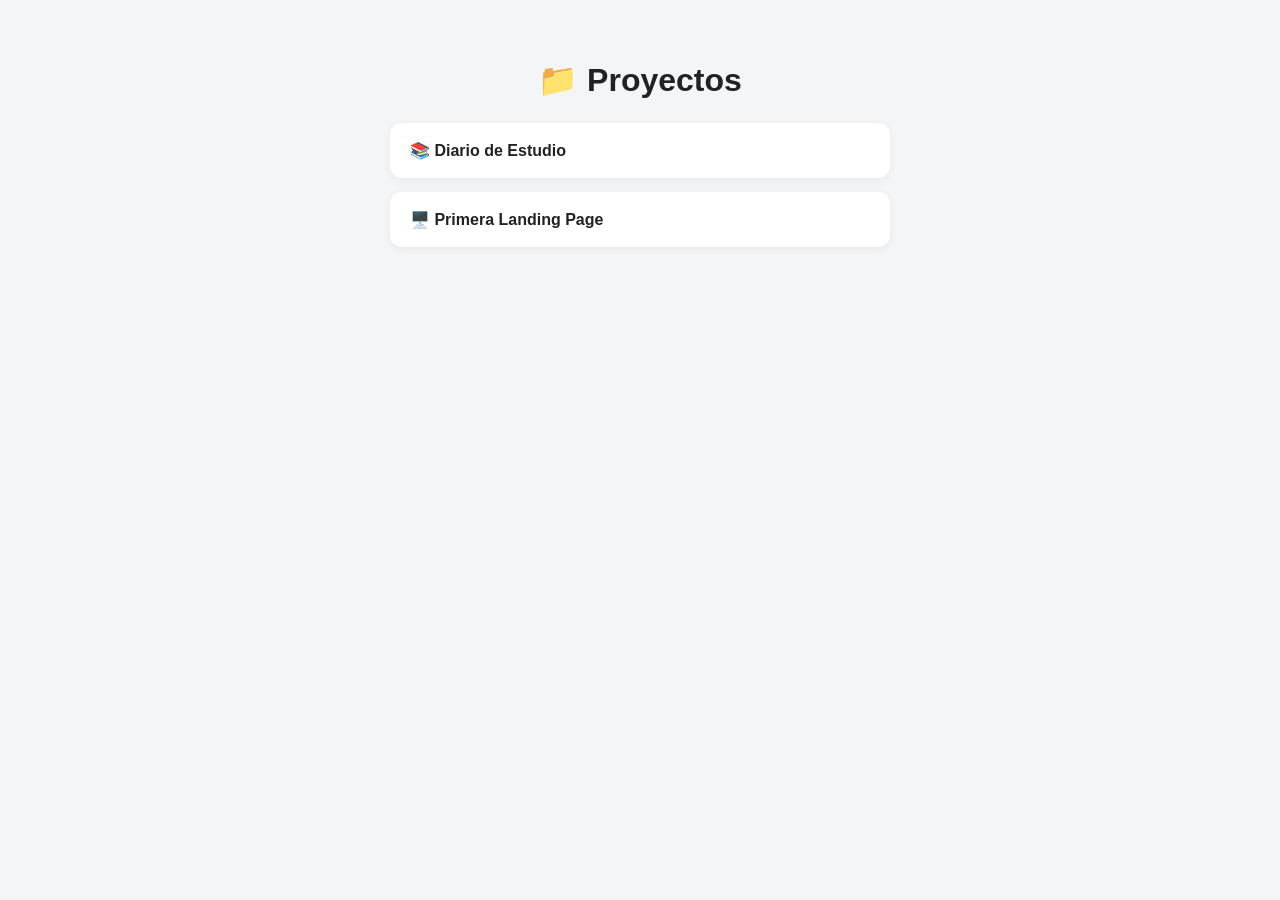
==== index.html @ 9320b418 "Añade página de inicio para GitHub Pages Lista de enlaces a cada proyecto en projects-claude, para q" ====
<!DOCTYPE html>
<html lang="es">
<head>
  <meta charset="UTF-8">
  <meta name="viewport" content="width=device-width, initial-scale=1.0">
  <title>Proyectos</title>
  <style>
    * { box-sizing: border-box; }
    body {
      margin: 0;
      padding: 40px 20px;
      font-family: -apple-system, BlinkMacSystemFont, "Segoe UI", Roboto, Arial, sans-serif;
      background-color: #f4f5f7;
      color: #222222;
    }
    .contenedor {
      max-width: 500px;
      margin: 0 auto;
    }
    h1 {
      text-align: center;
      margin-bottom: 24px;
    }
    .proyecto {
      display: block;
      background-color: #ffffff;
      border-radius: 12px;
      padding: 18px 20px;
      margin-bottom: 14px;
      box-shadow: 0 2px 8px rgba(0, 0, 0, 0.06);
      text-decoration: none;
      color: #222222;
      font-weight: bold;
    }
    .proyecto:hover {
      background-color: #fff1ea;
    }
  </style>
</head>
<body>
  <div class="contenedor">
    <h1>📁 Proyectos</h1>
    <a class="proyecto" href="projects-claude/Diario de Estudio/index.html">📚 Diario de Estudio</a>
    <a class="proyecto" href="projects-claude/Primera Landing Page/index.html">🖥️ Primera Landing Page</a>
  </div>
</body>
</html>
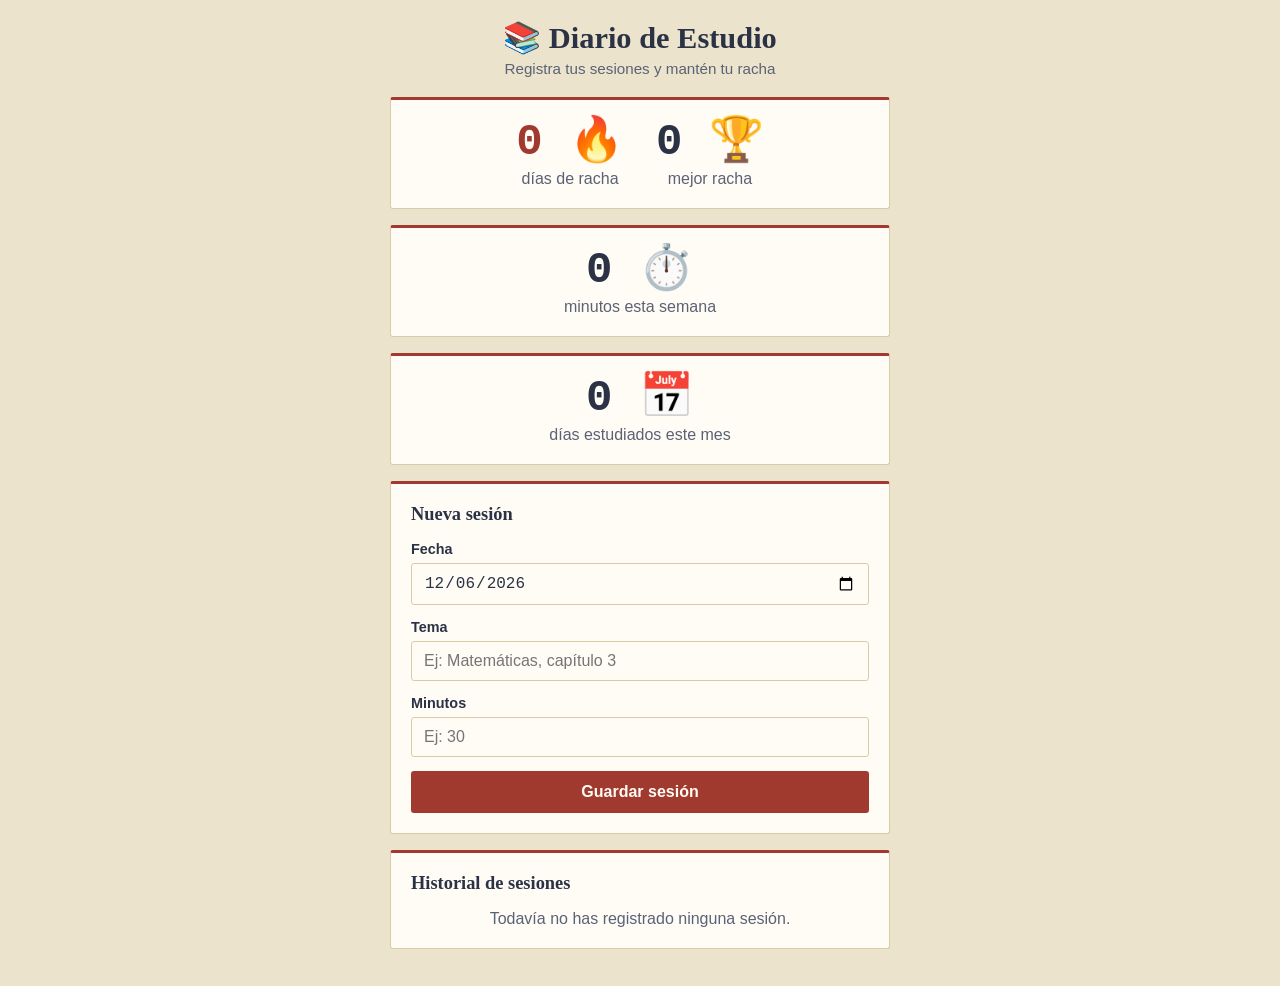
==== commit 3acbde66: "Reestructura el repo: el Diario de Estudio pasa a la raíz Se borran Primera Landing Page, la carpeta" ====
--- a/index.html
+++ b/index.html
@@ -3,45 +3,75 @@
 <head>
   <meta charset="UTF-8">
   <meta name="viewport" content="width=device-width, initial-scale=1.0">
-  <title>Proyectos</title>
-  <style>
-    * { box-sizing: border-box; }
-    body {
-      margin: 0;
-      padding: 40px 20px;
-      font-family: -apple-system, BlinkMacSystemFont, "Segoe UI", Roboto, Arial, sans-serif;
-      background-color: #f4f5f7;
-      color: #222222;
-    }
-    .contenedor {
-      max-width: 500px;
-      margin: 0 auto;
-    }
-    h1 {
-      text-align: center;
-      margin-bottom: 24px;
-    }
-    .proyecto {
-      display: block;
-      background-color: #ffffff;
-      border-radius: 12px;
-      padding: 18px 20px;
-      margin-bottom: 14px;
-      box-shadow: 0 2px 8px rgba(0, 0, 0, 0.06);
-      text-decoration: none;
-      color: #222222;
-      font-weight: bold;
-    }
-    .proyecto:hover {
-      background-color: #fff1ea;
-    }
-  </style>
+  <title>Diario de Estudio</title>
+  <link rel="stylesheet" href="styles.css">
 </head>
 <body>
+
   <div class="contenedor">
-    <h1>📁 Proyectos</h1>
-    <a class="proyecto" href="projects-claude/Diario de Estudio/index.html">📚 Diario de Estudio</a>
-    <a class="proyecto" href="projects-claude/Primera Landing Page/index.html">🖥️ Primera Landing Page</a>
+
+    <header class="cabecera">
+      <h1>📚 Diario de Estudio</h1>
+      <p class="subtitulo">Registra tus sesiones y mantén tu racha</p>
+    </header>
+
+    <section class="tarjeta racha">
+      <div class="racha-stat">
+        <p class="racha-numero"><span id="rachaNumero">0</span> 🔥</p>
+        <p class="racha-texto" id="rachaTexto">días de racha</p>
+      </div>
+      <div class="racha-stat">
+        <p class="racha-numero"><span id="mejorRachaNumero">0</span> 🏆</p>
+        <p class="racha-texto">mejor racha</p>
+      </div>
+    </section>
+
+    <section class="tarjeta semana">
+      <div class="racha-stat">
+        <p class="racha-numero"><span id="minutosSemanaNumero">0</span> ⏱️</p>
+        <p class="racha-texto">minutos esta semana</p>
+      </div>
+    </section>
+
+    <section class="tarjeta mes">
+      <div class="racha-stat">
+        <p class="racha-numero"><span id="diasEstudiadosMesNumero">0</span> 📅</p>
+        <p class="racha-texto">días estudiados este mes</p>
+      </div>
+    </section>
+
+    <section class="tarjeta">
+      <h2>Nueva sesión</h2>
+      <form id="formSesion">
+        <div class="campo">
+          <label for="fecha">Fecha</label>
+          <input type="date" id="fecha" name="fecha" required>
+        </div>
+
+        <div class="campo">
+          <label for="tema">Tema</label>
+          <input type="text" id="tema" name="tema" placeholder="Ej: Matemáticas, capítulo 3" required>
+        </div>
+
+        <div class="campo">
+          <label for="minutos">Minutos</label>
+          <input type="number" id="minutos" name="minutos" min="1" step="1" placeholder="Ej: 30" required>
+        </div>
+
+        <button type="submit" class="boton">Guardar sesión</button>
+      </form>
+    </section>
+
+    <section class="tarjeta">
+      <h2>Historial de sesiones</h2>
+      <ul class="lista-sesiones" id="listaSesiones">
+        <!-- Las sesiones se generan con JavaScript -->
+      </ul>
+      <p class="vacio" id="mensajeVacio">Todavía no has registrado ninguna sesión.</p>
+    </section>
+
   </div>
+
+  <script src="app.js"></script>
 </body>
 </html>
--- a/styles.css
+++ b/styles.css
@@ -0,0 +1,202 @@
+/* ---------- Base ---------- */
+
+:root {
+  --papel: #ebe3cc;
+  --ficha: #fffcf5;
+  --tinta: #2b3245;
+  --tinta-suave: #5b6275;
+  --sello: #a13a2e;
+  --sello-oscuro: #832e24;
+  --sello-suave: #f3e1dc;
+  --linea: #d8cba8;
+  --serif: Georgia, "Iowan Old Style", "Times New Roman", serif;
+  --mono: "Courier New", ui-monospace, Consolas, monospace;
+  --sans: -apple-system, BlinkMacSystemFont, "Segoe UI", Roboto, Arial, sans-serif;
+}
+
+* {
+  box-sizing: border-box;
+}
+
+body {
+  margin: 0;
+  padding: 20px;
+  font-family: var(--sans);
+  background-color: var(--papel);
+  color: var(--tinta);
+}
+
+.contenedor {
+  max-width: 500px;
+  margin: 0 auto;
+}
+
+/* ---------- Cabecera ---------- */
+
+.cabecera {
+  text-align: center;
+  margin-bottom: 20px;
+}
+
+.cabecera h1 {
+  margin: 0;
+  font-family: var(--serif);
+  font-size: 1.9rem;
+}
+
+.subtitulo {
+  margin: 4px 0 0;
+  color: var(--tinta-suave);
+  font-size: 0.95rem;
+}
+
+/* ---------- Tarjetas ---------- */
+
+.tarjeta {
+  background-color: var(--ficha);
+  border: 1px solid var(--linea);
+  border-top: 3px solid var(--sello);
+  border-radius: 3px;
+  padding: 20px;
+  margin-bottom: 16px;
+}
+
+.tarjeta h2 {
+  margin: 0 0 16px;
+  font-family: var(--serif);
+  font-size: 1.15rem;
+}
+
+/* ---------- Racha ---------- */
+
+.racha {
+  display: flex;
+  justify-content: center;
+  gap: 32px;
+}
+
+.racha-stat {
+  text-align: center;
+}
+
+.racha-numero {
+  margin: 0;
+  font-family: var(--mono);
+  font-size: 2.75rem;
+  font-weight: bold;
+  line-height: 1;
+  color: var(--tinta);
+}
+
+/* La racha actual es el número protagonista: es el único en rojo-sello. */
+.tarjeta.racha .racha-stat:first-child .racha-numero {
+  color: var(--sello);
+}
+
+.racha-texto {
+  margin: 6px 0 0;
+  color: var(--tinta-suave);
+}
+
+/* ---------- Formulario ---------- */
+
+.campo {
+  margin-bottom: 14px;
+  display: flex;
+  flex-direction: column;
+}
+
+.campo label {
+  margin-bottom: 6px;
+  font-size: 0.9rem;
+  font-weight: bold;
+  color: var(--tinta);
+}
+
+.campo input {
+  padding: 10px 12px;
+  border: 1px solid var(--linea);
+  border-radius: 3px;
+  font-size: 1rem;
+  background-color: var(--ficha);
+  color: var(--tinta);
+}
+
+.campo input:focus-visible {
+  outline: 2px solid var(--sello);
+  outline-offset: 1px;
+  border-color: var(--sello);
+}
+
+.boton {
+  width: 100%;
+  padding: 12px;
+  background-color: var(--sello);
+  color: var(--ficha);
+  border: none;
+  border-radius: 3px;
+  font-size: 1rem;
+  font-weight: bold;
+  cursor: pointer;
+}
+
+.boton:hover {
+  background-color: var(--sello-oscuro);
+}
+
+.boton:focus-visible {
+  outline: 2px solid var(--tinta);
+  outline-offset: 2px;
+}
+
+/* ---------- Lista de sesiones ---------- */
+
+.lista-sesiones {
+  list-style: none;
+  margin: 0;
+  padding: 0;
+}
+
+.sesion {
+  display: flex;
+  justify-content: space-between;
+  align-items: center;
+  gap: 10px;
+  padding: 12px 0;
+  border-bottom: 1px solid var(--linea);
+}
+
+.sesion:last-child {
+  border-bottom: none;
+}
+
+.sesion-info {
+  display: flex;
+  flex-direction: column;
+}
+
+.sesion-tema {
+  font-weight: bold;
+}
+
+.sesion-fecha {
+  font-size: 0.85rem;
+  color: var(--tinta-suave);
+}
+
+.sesion-minutos {
+  flex-shrink: 0;
+  font-family: var(--mono);
+  color: var(--sello);
+  font-weight: bold;
+  font-size: 0.95rem;
+  padding: 3px 8px;
+  border: 1px solid var(--sello-suave);
+  border-radius: 3px;
+}
+
+.vacio {
+  color: var(--tinta-suave);
+  text-align: center;
+  margin: 0;
+}
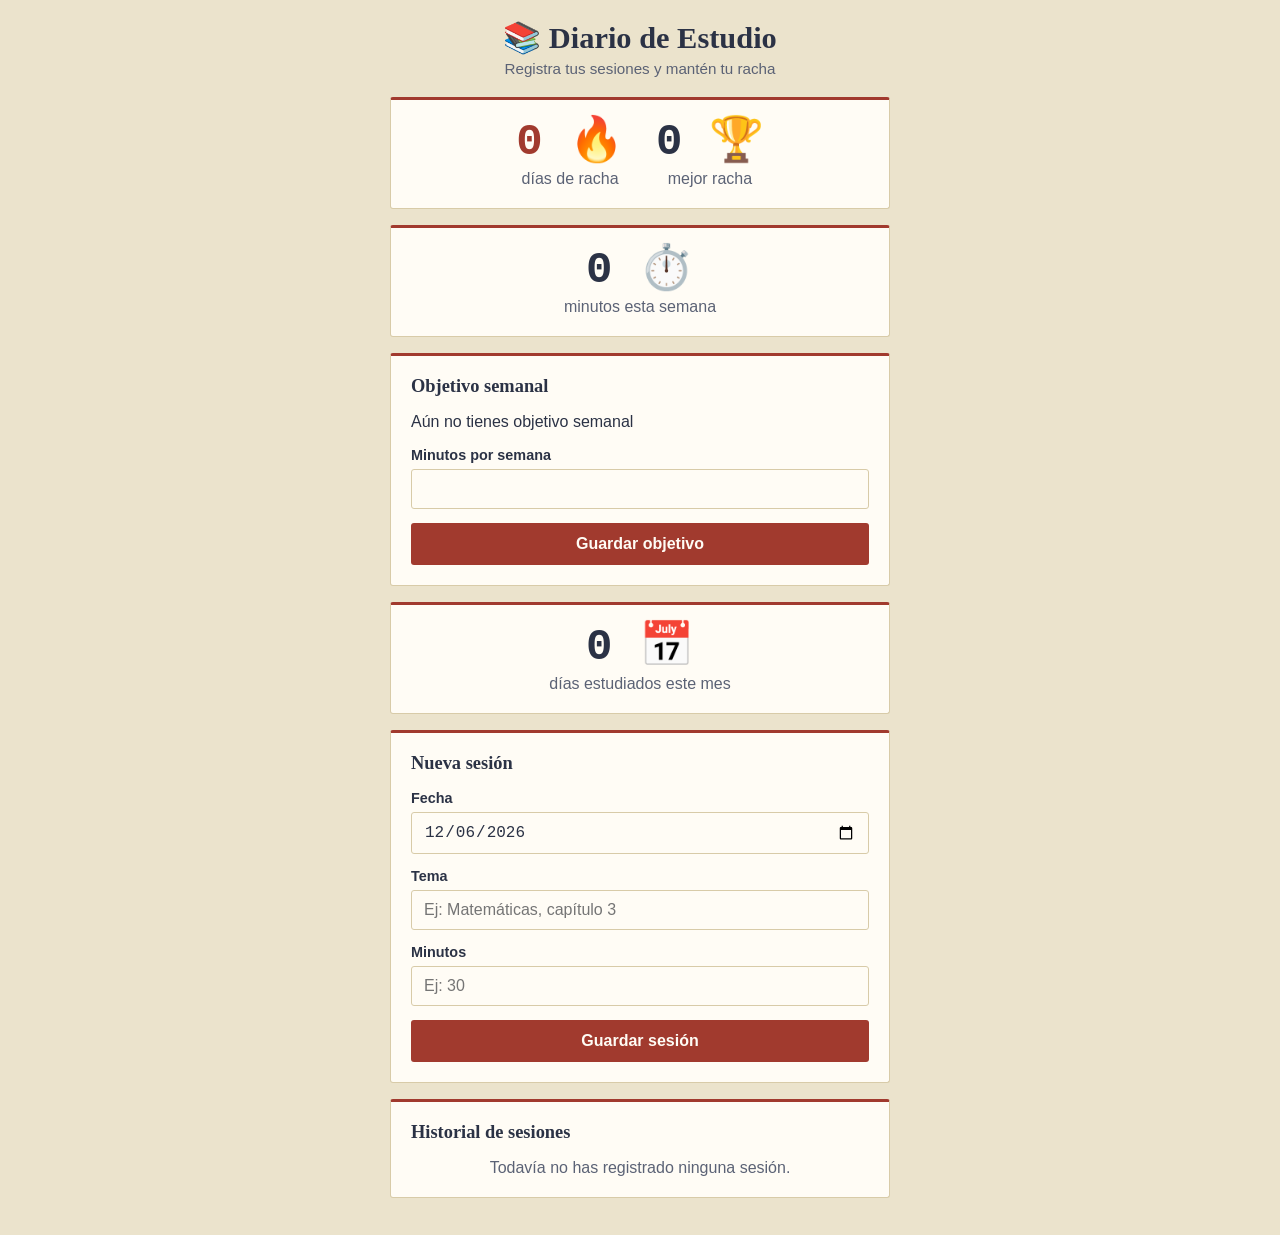
==== commit fa9c4354: "Añade el objetivo semanal de minutos (spec 002) Tarjeta "Objetivo semanal" para fijar los minutos po" ====
--- a/index.html
+++ b/index.html
@@ -31,6 +31,31 @@
         <p class="racha-numero"><span id="minutosSemanaNumero">0</span> ⏱️</p>
         <p class="racha-texto">minutos esta semana</p>
       </div>
+    </section>
+
+    <section class="tarjeta objetivo">
+      <h2>Objetivo semanal</h2>
+
+      <p class="objetivo-texto" id="objetivoVacio">Aún no tienes objetivo semanal</p>
+
+      <div id="objetivoProgreso" hidden>
+        <p class="objetivo-texto" id="objetivoLlevas"></p>
+        <div class="objetivo-barra" id="objetivoBarra" role="progressbar"
+             aria-label="Progreso del objetivo semanal"
+             aria-valuemin="0" aria-valuemax="100" aria-valuenow="0">
+          <div class="objetivo-barra-relleno" id="objetivoBarraRelleno"></div>
+        </div>
+        <p class="objetivo-texto" id="objetivoFaltan"></p>
+      </div>
+
+      <form id="formObjetivo" novalidate>
+        <div class="campo">
+          <label for="objetivoMinutos">Minutos por semana</label>
+          <input type="text" id="objetivoMinutos" name="objetivoMinutos" inputmode="numeric">
+          <p class="objetivo-error" id="objetivoError" hidden>Escribe un número entero de minutos entre 1 y 10080.</p>
+        </div>
+        <button type="submit" class="boton">Guardar objetivo</button>
+      </form>
     </section>
 
     <section class="tarjeta mes">
@@ -72,6 +97,7 @@
 
   </div>
 
+  <script src="logic.js"></script>
   <script src="app.js"></script>
 </body>
 </html>
--- a/styles.css
+++ b/styles.css
@@ -98,6 +98,43 @@
   color: var(--tinta-suave);
 }
 
+/* ---------- Objetivo semanal ---------- */
+
+/* Ojo: ninguna regla pone "display" en #objetivoVacio, #objetivoProgreso ni
+   #objetivoError, porque anularía el atributo hidden que los oculta. */
+
+.objetivo-texto {
+  margin: 0 0 8px;
+  color: var(--tinta);
+  overflow-wrap: anywhere;
+}
+
+.objetivo-barra {
+  height: 14px;
+  margin: 10px 0;
+  background-color: var(--papel);
+  border: 1px solid var(--linea);
+  border-radius: 3px;
+  overflow: hidden;
+}
+
+/* Sin borde ni ancho mínimo: al 0 % no se ve nada rojo. El ancho lo pone app.js. */
+.objetivo-barra-relleno {
+  height: 100%;
+  width: 0;
+  background-color: var(--sello);
+}
+
+.objetivo-error {
+  margin: 6px 0 0;
+  font-size: 0.85rem;
+  color: var(--tinta);
+}
+
+#formObjetivo {
+  margin-top: 16px;
+}
+
 /* ---------- Formulario ---------- */
 
 .campo {
